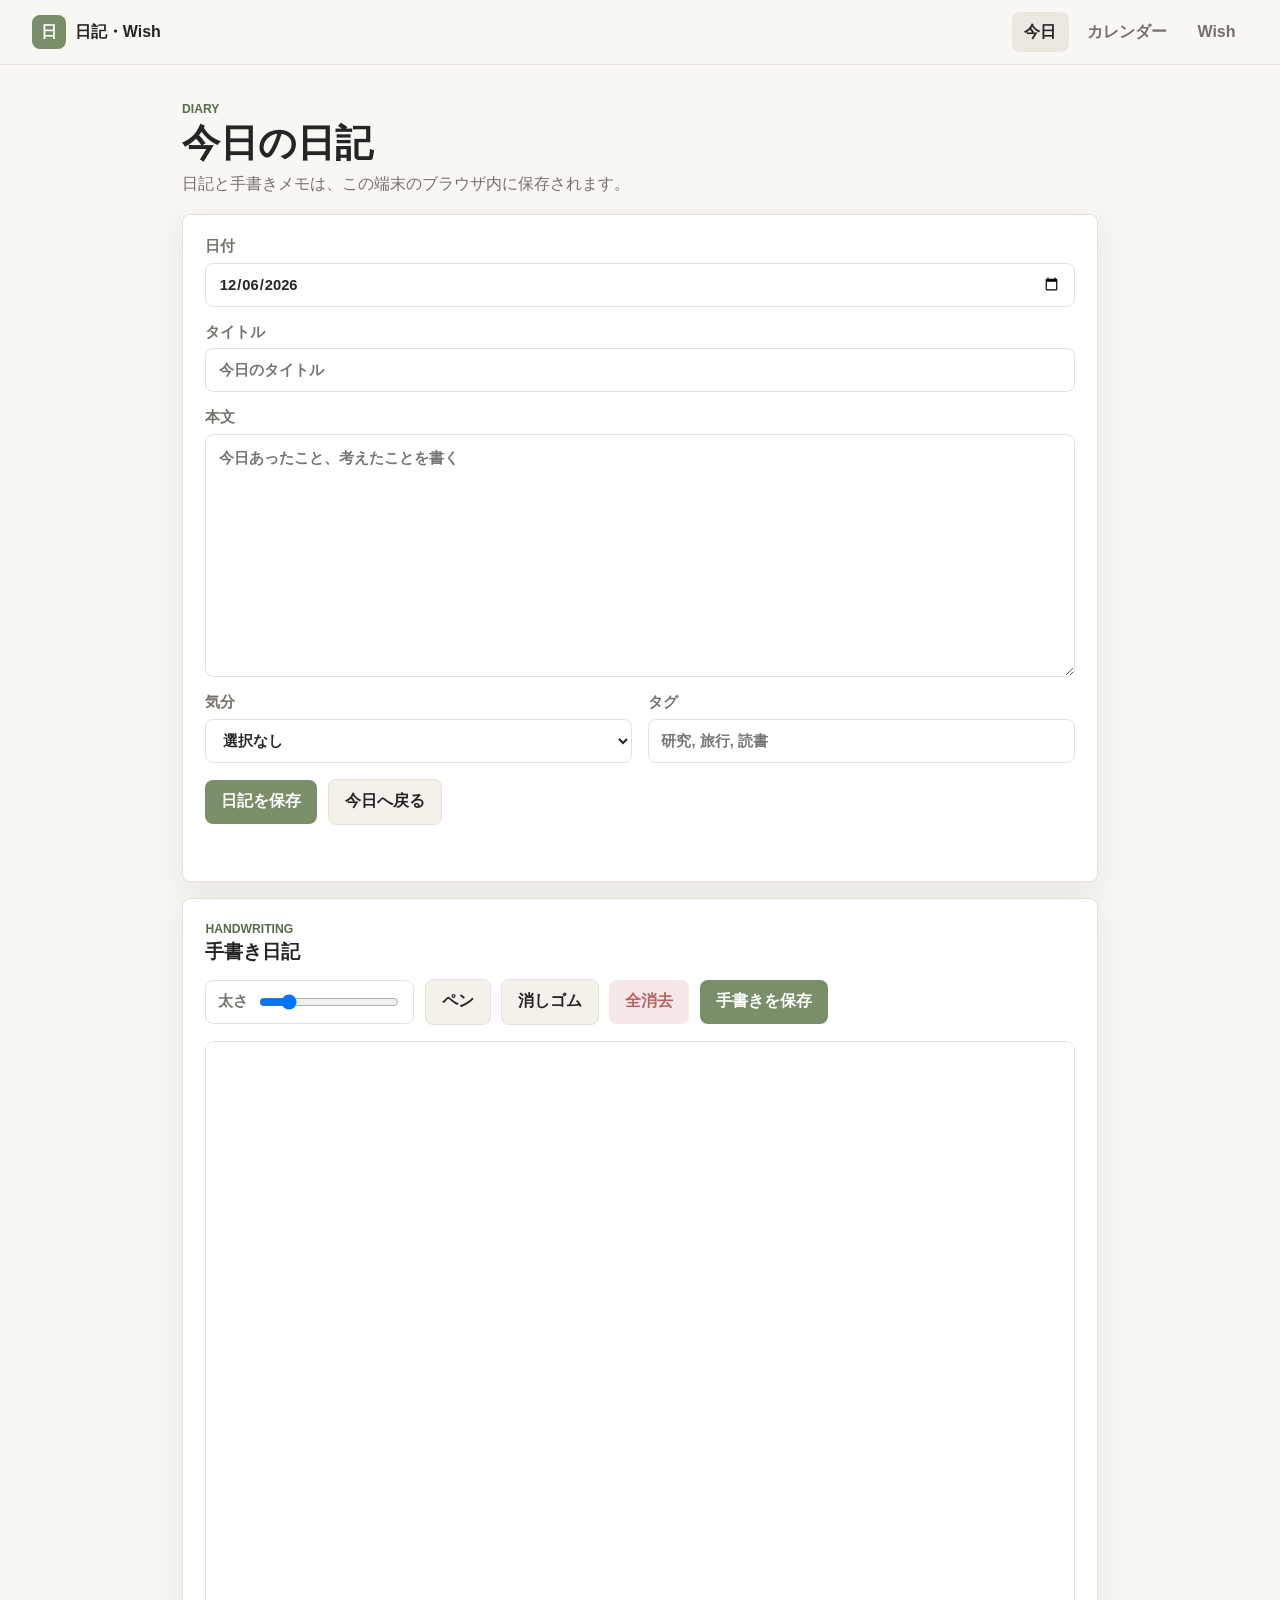
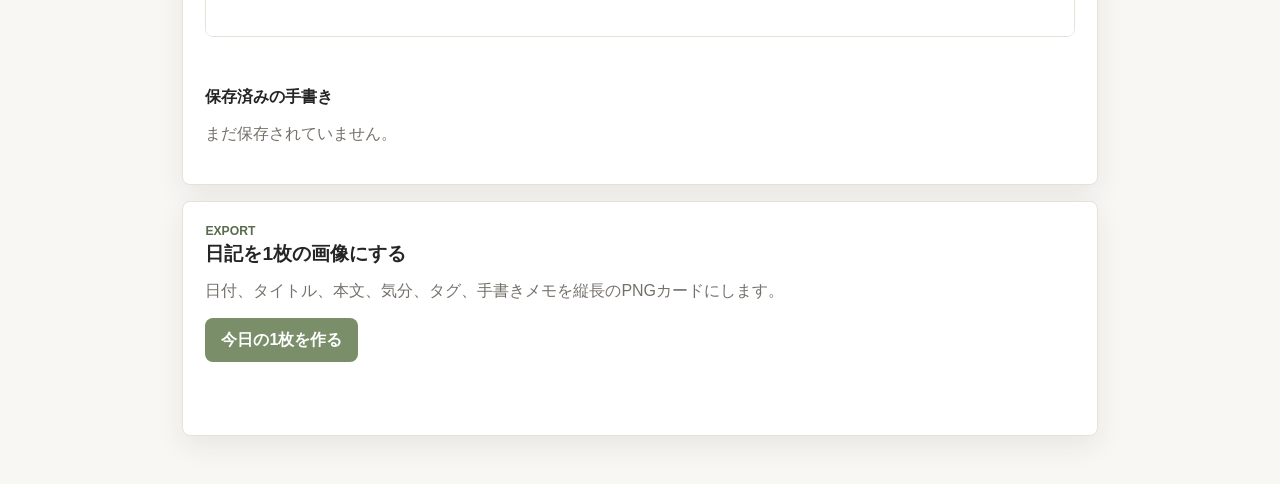
==== docs/index.html @ bdff8688 "Add diary wish PWA" ====
<!doctype html>
<html lang="ja">
<head>
  <meta charset="utf-8">
  <meta name="viewport" content="width=device-width, initial-scale=1">
  <meta name="theme-color" content="#f8f7f4">
  <title>日記・Wishリストアプリ</title>
  <link rel="manifest" href="./manifest.json">
  <link rel="stylesheet" href="./css/style.css">
</head>
<body>
  <header class="app-header">
    <a class="brand" href="./index.html" aria-label="今日の日記を開く">
      <span class="brand-mark">日</span>
      <span>日記・Wish</span>
    </a>
    <nav class="tabs" aria-label="メインメニュー">
      <a class="active" href="./index.html">今日</a>
      <a href="./calendar.html">カレンダー</a>
      <a href="./wishes.html">Wish</a>
    </nav>
  </header>

  <main class="page">
    <section class="page-title">
      <p class="eyebrow">Diary</p>
      <h1 id="page-heading">今日の日記</h1>
      <p class="subtle">日記と手書きメモは、この端末のブラウザ内に保存されます。</p>
    </section>

    <section class="panel">
      <form id="diary-form" class="form">
        <label>
          日付
          <input type="date" id="diary-date" name="date" required>
        </label>

        <label>
          タイトル
          <input type="text" id="diary-title" name="title" placeholder="今日のタイトル">
        </label>

        <label>
          本文
          <textarea id="diary-body" name="body" rows="9" placeholder="今日あったこと、考えたことを書く"></textarea>
        </label>

        <div class="grid-2">
          <label>
            気分
            <select id="diary-mood" name="mood">
              <option value="">選択なし</option>
              <option value="最高">最高</option>
              <option value="よい">よい</option>
              <option value="普通">普通</option>
              <option value="疲れた">疲れた</option>
              <option value="しんどい">しんどい</option>
            </select>
          </label>

          <label>
            タグ
            <input type="text" id="diary-tags" name="tags" placeholder="研究, 旅行, 読書">
          </label>
        </div>

        <div class="action-row">
          <button class="primary-btn" type="submit">日記を保存</button>
          <button class="secondary-btn" type="button" id="load-today">今日へ戻る</button>
        </div>
      </form>
      <p id="diary-message" class="message" role="status"></p>
    </section>

    <section class="panel handwriting-panel">
      <div class="section-header">
        <div>
          <p class="eyebrow">Handwriting</p>
          <h2>手書き日記</h2>
        </div>
      </div>

      <div class="canvas-toolbar" aria-label="手書きツール">
        <label class="inline-control">
          太さ
          <input type="range" id="pen-size" min="1" max="24" value="5">
        </label>
        <button class="secondary-btn" type="button" id="pen-mode">ペン</button>
        <button class="secondary-btn" type="button" id="eraser-mode">消しゴム</button>
        <button class="danger-btn" type="button" id="clear-canvas">全消去</button>
        <button class="primary-btn" type="button" id="save-handwriting">手書きを保存</button>
      </div>

      <div class="canvas-wrap">
        <canvas id="handwriting-canvas" width="1200" height="720"></canvas>
      </div>
      <p id="handwriting-message" class="message" role="status"></p>

      <div class="saved-block">
        <h3>保存済みの手書き</h3>
        <p id="no-handwriting" class="hint">まだ保存されていません。</p>
        <img id="saved-handwriting" class="saved-handwriting hidden" alt="保存済みの手書き日記">
      </div>
    </section>

    <section class="panel">
      <div class="section-header">
        <div>
          <p class="eyebrow">Export</p>
          <h2>日記を1枚の画像にする</h2>
        </div>
      </div>
      <p class="hint">日付、タイトル、本文、気分、タグ、手書きメモを縦長のPNGカードにします。</p>
      <div class="action-row">
        <button class="primary-btn" type="button" id="create-diary-image">今日の1枚を作る</button>
        <a class="secondary-btn link-button hidden" id="download-diary-image" download="diary-card.png">PNGを保存</a>
      </div>
      <p id="diary-image-message" class="message" role="status"></p>
      <div class="preview-frame">
        <img id="diary-image-preview" class="generated-preview hidden" alt="日記カード画像プレビュー">
      </div>
    </section>
  </main>

  <script src="./js/db.js"></script>
  <script src="./js/handwriting.js"></script>
  <script src="./js/app.js"></script>
</body>
</html>
---- docs/css/style.css ----
:root {
  color-scheme: light;
  --bg: #f8f7f4;
  --panel: #ffffff;
  --text: #252525;
  --muted: #75706a;
  --line: #e7e1d8;
  --accent: #7a8f69;
  --accent-dark: #586b4b;
  --danger: #b76464;
  --shadow: 0 10px 28px rgba(43, 39, 34, 0.08);
  --radius: 8px;
  font-family: -apple-system, BlinkMacSystemFont, "Segoe UI", sans-serif;
}

* {
  box-sizing: border-box;
}

html {
  background: var(--bg);
}

body {
  margin: 0;
  min-height: 100vh;
  background: var(--bg);
  color: var(--text);
}

a {
  color: inherit;
  text-decoration: none;
}

button,
input,
select,
textarea {
  font: inherit;
}

button {
  min-height: 44px;
  border: 0;
  border-radius: var(--radius);
  padding: 0.72rem 1rem;
  cursor: pointer;
  font-weight: 700;
}

.link-button {
  min-height: 44px;
  border-radius: var(--radius);
  padding: 0.72rem 1rem;
  font-weight: 700;
}

button:active {
  transform: translateY(1px);
}

.app-header {
  position: sticky;
  top: 0;
  z-index: 10;
  display: flex;
  align-items: center;
  justify-content: space-between;
  gap: 1rem;
  padding: 0.75rem clamp(1rem, 3vw, 2rem);
  border-bottom: 1px solid var(--line);
  background: rgba(248, 247, 244, 0.96);
  backdrop-filter: blur(14px);
}

.brand {
  display: inline-flex;
  align-items: center;
  gap: 0.55rem;
  min-width: 0;
  font-weight: 800;
  white-space: nowrap;
}

.brand-mark {
  display: inline-grid;
  width: 34px;
  height: 34px;
  place-items: center;
  border-radius: var(--radius);
  background: var(--accent);
  color: #fff;
}

.tabs {
  display: flex;
  align-items: center;
  gap: 0.35rem;
  overflow-x: auto;
  -webkit-overflow-scrolling: touch;
}

.tabs a {
  min-height: 40px;
  display: inline-flex;
  align-items: center;
  border-radius: var(--radius);
  padding: 0.56rem 0.78rem;
  color: var(--muted);
  font-weight: 700;
  white-space: nowrap;
}

.tabs a.active,
.tabs a:focus-visible {
  background: #ece8df;
  color: var(--text);
  outline: none;
}

.page {
  width: min(100%, 980px);
  margin: 0 auto;
  padding: clamp(1rem, 3vw, 2rem);
}

.page-title {
  margin: 0.3rem 0 1.2rem;
}

.page-title h1,
.section-header h2 {
  margin: 0;
  line-height: 1.2;
  letter-spacing: 0;
}

.page-title h1 {
  font-size: clamp(1.7rem, 3vw, 2.4rem);
}

.section-header {
  display: flex;
  align-items: center;
  justify-content: space-between;
  gap: 1rem;
  margin-bottom: 1rem;
}

.section-header h2 {
  font-size: 1.2rem;
}

.eyebrow {
  margin: 0 0 0.25rem;
  color: var(--accent-dark);
  font-size: 0.76rem;
  font-weight: 800;
  letter-spacing: 0;
  text-transform: uppercase;
}

.subtle,
.hint,
.message {
  color: var(--muted);
}

.subtle {
  margin: 0.5rem 0 0;
}

.panel {
  margin: 1rem 0;
  border: 1px solid var(--line);
  border-radius: var(--radius);
  background: var(--panel);
  box-shadow: var(--shadow);
  padding: clamp(1rem, 3vw, 1.4rem);
}

.form {
  display: grid;
  gap: 1rem;
}

.compact-form {
  grid-template-columns: 1fr auto;
  align-items: end;
}

label {
  display: grid;
  gap: 0.4rem;
  color: var(--muted);
  font-size: 0.92rem;
  font-weight: 700;
}

input,
select,
textarea {
  width: 100%;
  min-height: 44px;
  border: 1px solid var(--line);
  border-radius: var(--radius);
  background: #fff;
  color: var(--text);
  padding: 0.72rem 0.78rem;
  outline: none;
}

textarea {
  min-height: 150px;
  resize: vertical;
  line-height: 1.65;
}

input:focus,
select:focus,
textarea:focus {
  border-color: var(--accent);
  box-shadow: 0 0 0 3px rgba(122, 143, 105, 0.18);
}

.grid-2 {
  display: grid;
  grid-template-columns: repeat(2, minmax(0, 1fr));
  gap: 1rem;
}

.action-row,
.canvas-toolbar {
  display: flex;
  flex-wrap: wrap;
  gap: 0.65rem;
  align-items: center;
}

.primary-btn {
  background: var(--accent);
  color: #fff;
}

.primary-btn:focus-visible {
  outline: 3px solid rgba(122, 143, 105, 0.35);
}

.secondary-btn {
  border: 1px solid var(--line);
  background: #f4f1eb;
  color: var(--text);
}

.danger-btn {
  background: #f6e8e8;
  color: var(--danger);
}

.message {
  min-height: 1.4em;
  margin: 0.75rem 0 0;
  font-weight: 700;
}

.preview-frame {
  margin-top: 1rem;
}

.generated-preview {
  display: block;
  width: 100%;
  max-height: 680px;
  object-fit: contain;
  border: 1px solid var(--line);
  border-radius: var(--radius);
  background: #fff;
}

.completion-fields {
  display: grid;
  gap: 1rem;
  border: 1px solid var(--line);
  border-radius: var(--radius);
  background: #fbfaf7;
  padding: 1rem;
}

.completion-fields.hidden {
  display: none;
}

.completion-photo-preview,
.completion-photo {
  display: block;
  width: 100%;
  max-height: 420px;
  object-fit: cover;
  border: 1px solid var(--line);
  border-radius: var(--radius);
  background: #fff;
}

.completion-photo {
  aspect-ratio: 4 / 3;
}

.handwriting-panel {
  overflow: hidden;
}

.inline-control {
  display: inline-flex;
  align-items: center;
  gap: 0.55rem;
  min-height: 44px;
  border: 1px solid var(--line);
  border-radius: var(--radius);
  padding: 0.45rem 0.75rem;
  background: #fff;
}

.inline-control input {
  min-height: 0;
  width: 140px;
  padding: 0;
}

.canvas-wrap {
  width: 100%;
  margin-top: 1rem;
  border: 1px solid var(--line);
  border-radius: var(--radius);
  background: #fff;
  overflow: hidden;
}

#handwriting-canvas {
  display: block;
  width: 100%;
  min-height: min(66vh, 620px);
  height: clamp(360px, 58vh, 680px);
  touch-action: none;
  background: #fff;
}

.saved-block {
  margin-top: 1rem;
}

.saved-block h3 {
  margin: 0 0 0.5rem;
  font-size: 1rem;
}

.saved-handwriting {
  display: block;
  width: 100%;
  max-height: 520px;
  object-fit: contain;
  border: 1px solid var(--line);
  border-radius: var(--radius);
  background: #fff;
}

.hidden {
  display: none;
}

.list {
  display: grid;
  gap: 0.75rem;
}

.list-item {
  display: grid;
  gap: 0.5rem;
  border: 1px solid var(--line);
  border-radius: var(--radius);
  background: #fff;
  padding: 0.9rem;
}

.list-group-title {
  margin: 0.7rem 0 0.1rem;
  color: var(--accent-dark);
  font-size: 1rem;
}

.status-section-title {
  margin: 1rem 0 0.2rem;
  padding-top: 0.4rem;
  border-top: 1px solid var(--line);
  color: var(--text);
  font-size: 1.15rem;
}

.status-section-title:first-child {
  border-top: 0;
}

.list-item:hover,
.list-item:focus-visible {
  border-color: var(--accent);
  outline: none;
}

.list-title {
  color: var(--text);
  font-weight: 800;
}

.list-meta {
  display: flex;
  flex-wrap: wrap;
  gap: 0.4rem;
  color: var(--muted);
  font-size: 0.88rem;
}

.pill {
  display: inline-flex;
  align-items: center;
  min-height: 28px;
  border-radius: 999px;
  background: #f1eee7;
  padding: 0.28rem 0.65rem;
  font-size: 0.82rem;
  font-weight: 800;
}

.item-actions {
  display: flex;
  flex-wrap: wrap;
  gap: 0.5rem;
}

.item-actions button {
  min-height: 38px;
  padding: 0.48rem 0.7rem;
}

.filter {
  min-width: 150px;
}

@media (max-width: 720px) {
  .app-header {
    align-items: stretch;
    flex-direction: column;
    gap: 0.7rem;
  }

  .tabs {
    width: 100%;
  }

  .tabs a {
    flex: 1;
    justify-content: center;
  }

  .grid-2,
  .compact-form {
    grid-template-columns: 1fr;
  }

  .action-row button,
  .canvas-toolbar button {
    flex: 1 1 130px;
  }

  .section-header {
    align-items: stretch;
    flex-direction: column;
  }

  .filter {
    width: 100%;
  }

  #handwriting-canvas {
    height: 460px;
  }
}

@media (display-mode: standalone) {
  .app-header {
    padding-top: max(0.75rem, env(safe-area-inset-top));
  }
}
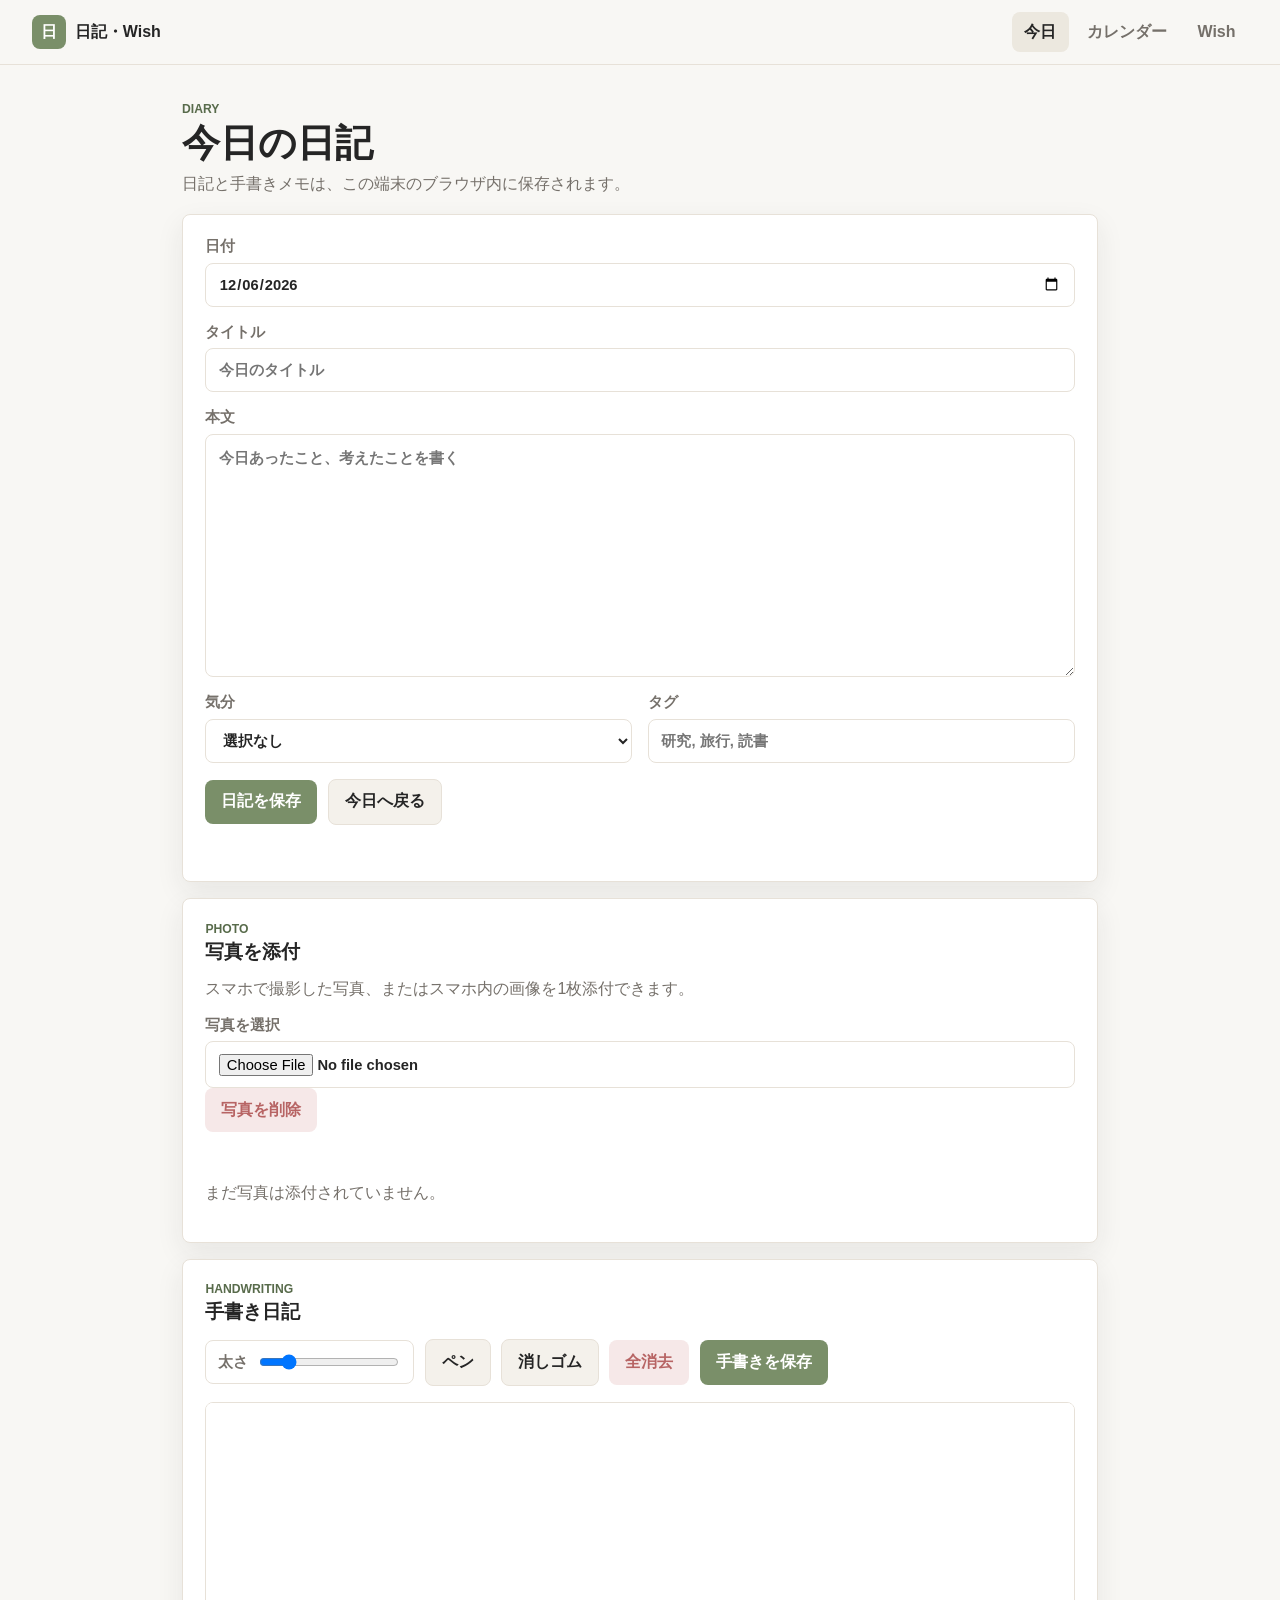
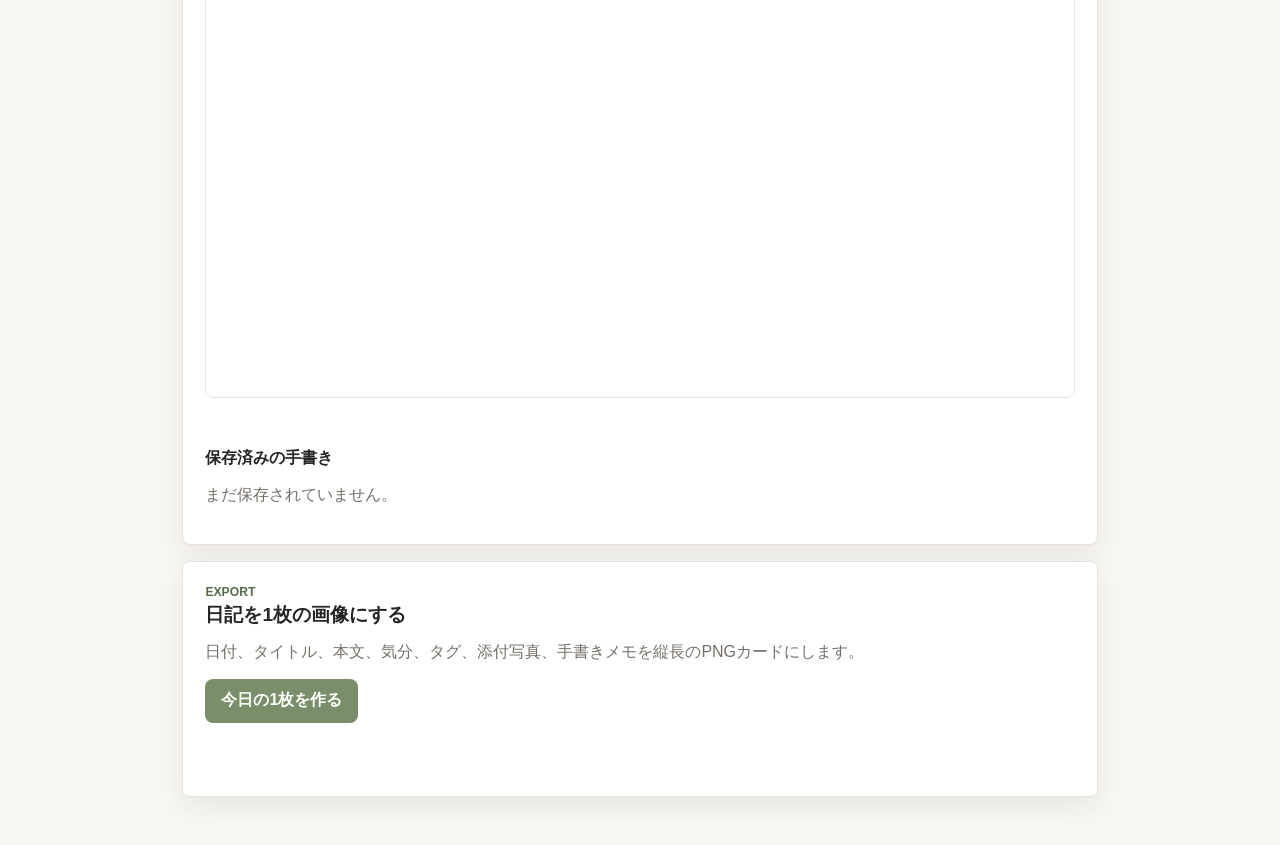
==== commit 75daf936: "Add photo attachments" ====
--- a/docs/index.html
+++ b/docs/index.html
@@ -72,6 +72,28 @@
       <p id="diary-message" class="message" role="status"></p>
     </section>
 
+    <section class="panel">
+      <div class="section-header">
+        <div>
+          <p class="eyebrow">Photo</p>
+          <h2>写真を添付</h2>
+        </div>
+      </div>
+      <p class="hint">スマホで撮影した写真、またはスマホ内の画像を1枚添付できます。</p>
+      <label>
+        写真を選択
+        <input type="file" id="diary-photo" accept="image/*" capture="environment">
+      </label>
+      <div class="action-row">
+        <button class="danger-btn" type="button" id="remove-diary-photo">写真を削除</button>
+      </div>
+      <p id="diary-photo-message" class="message" role="status"></p>
+      <div class="preview-frame">
+        <p id="no-diary-photo" class="hint">まだ写真は添付されていません。</p>
+        <img id="diary-photo-preview" class="attached-photo-preview hidden" alt="添付写真プレビュー">
+      </div>
+    </section>
+
     <section class="panel handwriting-panel">
       <div class="section-header">
         <div>
@@ -110,7 +132,7 @@
           <h2>日記を1枚の画像にする</h2>
         </div>
       </div>
-      <p class="hint">日付、タイトル、本文、気分、タグ、手書きメモを縦長のPNGカードにします。</p>
+      <p class="hint">日付、タイトル、本文、気分、タグ、添付写真、手書きメモを縦長のPNGカードにします。</p>
       <div class="action-row">
         <button class="primary-btn" type="button" id="create-diary-image">今日の1枚を作る</button>
         <a class="secondary-btn link-button hidden" id="download-diary-image" download="diary-card.png">PNGを保存</a>
--- a/docs/css/style.css
+++ b/docs/css/style.css
@@ -278,6 +278,16 @@
   background: #fff;
 }
 
+.attached-photo-preview {
+  display: block;
+  width: 100%;
+  max-height: 460px;
+  object-fit: cover;
+  border: 1px solid var(--line);
+  border-radius: var(--radius);
+  background: #fff;
+}
+
 .completion-fields {
   display: grid;
   gap: 1rem;
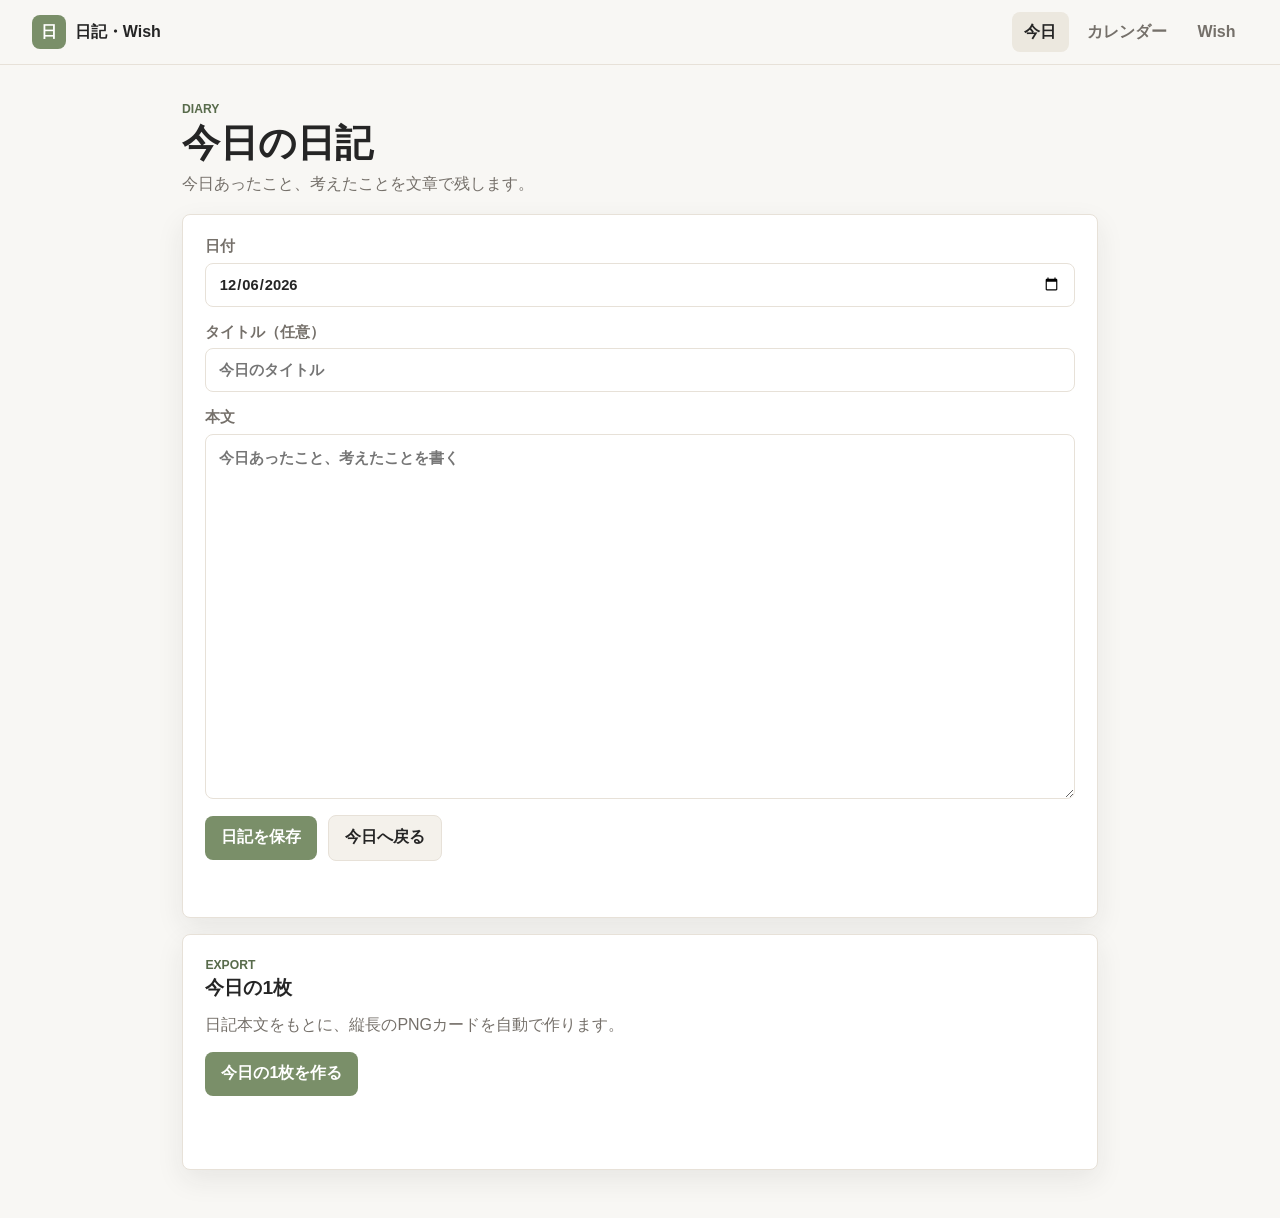
==== commit 1f6d2e3e: "Simplify diary and add wish photos" ====
--- a/docs/index.html
+++ b/docs/index.html
@@ -25,7 +25,7 @@
     <section class="page-title">
       <p class="eyebrow">Diary</p>
       <h1 id="page-heading">今日の日記</h1>
-      <p class="subtle">日記と手書きメモは、この端末のブラウザ内に保存されます。</p>
+      <p class="subtle">今日あったこと、考えたことを文章で残します。</p>
     </section>
 
     <section class="panel">
@@ -36,33 +36,14 @@
         </label>
 
         <label>
-          タイトル
+          タイトル（任意）
           <input type="text" id="diary-title" name="title" placeholder="今日のタイトル">
         </label>
 
         <label>
           本文
-          <textarea id="diary-body" name="body" rows="9" placeholder="今日あったこと、考えたことを書く"></textarea>
+          <textarea id="diary-body" name="body" rows="14" placeholder="今日あったこと、考えたことを書く"></textarea>
         </label>
-
-        <div class="grid-2">
-          <label>
-            気分
-            <select id="diary-mood" name="mood">
-              <option value="">選択なし</option>
-              <option value="最高">最高</option>
-              <option value="よい">よい</option>
-              <option value="普通">普通</option>
-              <option value="疲れた">疲れた</option>
-              <option value="しんどい">しんどい</option>
-            </select>
-          </label>
-
-          <label>
-            タグ
-            <input type="text" id="diary-tags" name="tags" placeholder="研究, 旅行, 読書">
-          </label>
-        </div>
 
         <div class="action-row">
           <button class="primary-btn" type="submit">日記を保存</button>
@@ -75,64 +56,11 @@
     <section class="panel">
       <div class="section-header">
         <div>
-          <p class="eyebrow">Photo</p>
-          <h2>写真を添付</h2>
+          <p class="eyebrow">Export</p>
+          <h2>今日の1枚</h2>
         </div>
       </div>
-      <p class="hint">スマホで撮影した写真、またはスマホ内の画像を1枚添付できます。</p>
-      <label>
-        写真を選択
-        <input type="file" id="diary-photo" accept="image/*" capture="environment">
-      </label>
-      <div class="action-row">
-        <button class="danger-btn" type="button" id="remove-diary-photo">写真を削除</button>
-      </div>
-      <p id="diary-photo-message" class="message" role="status"></p>
-      <div class="preview-frame">
-        <p id="no-diary-photo" class="hint">まだ写真は添付されていません。</p>
-        <img id="diary-photo-preview" class="attached-photo-preview hidden" alt="添付写真プレビュー">
-      </div>
-    </section>
-
-    <section class="panel handwriting-panel">
-      <div class="section-header">
-        <div>
-          <p class="eyebrow">Handwriting</p>
-          <h2>手書き日記</h2>
-        </div>
-      </div>
-
-      <div class="canvas-toolbar" aria-label="手書きツール">
-        <label class="inline-control">
-          太さ
-          <input type="range" id="pen-size" min="1" max="24" value="5">
-        </label>
-        <button class="secondary-btn" type="button" id="pen-mode">ペン</button>
-        <button class="secondary-btn" type="button" id="eraser-mode">消しゴム</button>
-        <button class="danger-btn" type="button" id="clear-canvas">全消去</button>
-        <button class="primary-btn" type="button" id="save-handwriting">手書きを保存</button>
-      </div>
-
-      <div class="canvas-wrap">
-        <canvas id="handwriting-canvas" width="1200" height="720"></canvas>
-      </div>
-      <p id="handwriting-message" class="message" role="status"></p>
-
-      <div class="saved-block">
-        <h3>保存済みの手書き</h3>
-        <p id="no-handwriting" class="hint">まだ保存されていません。</p>
-        <img id="saved-handwriting" class="saved-handwriting hidden" alt="保存済みの手書き日記">
-      </div>
-    </section>
-
-    <section class="panel">
-      <div class="section-header">
-        <div>
-          <p class="eyebrow">Export</p>
-          <h2>日記を1枚の画像にする</h2>
-        </div>
-      </div>
-      <p class="hint">日付、タイトル、本文、気分、タグ、添付写真、手書きメモを縦長のPNGカードにします。</p>
+      <p class="hint">日記本文をもとに、縦長のPNGカードを自動で作ります。</p>
       <div class="action-row">
         <button class="primary-btn" type="button" id="create-diary-image">今日の1枚を作る</button>
         <a class="secondary-btn link-button hidden" id="download-diary-image" download="diary-card.png">PNGを保存</a>
@@ -145,7 +73,6 @@
   </main>
 
   <script src="./js/db.js"></script>
-  <script src="./js/handwriting.js"></script>
   <script src="./js/app.js"></script>
 </body>
 </html>
